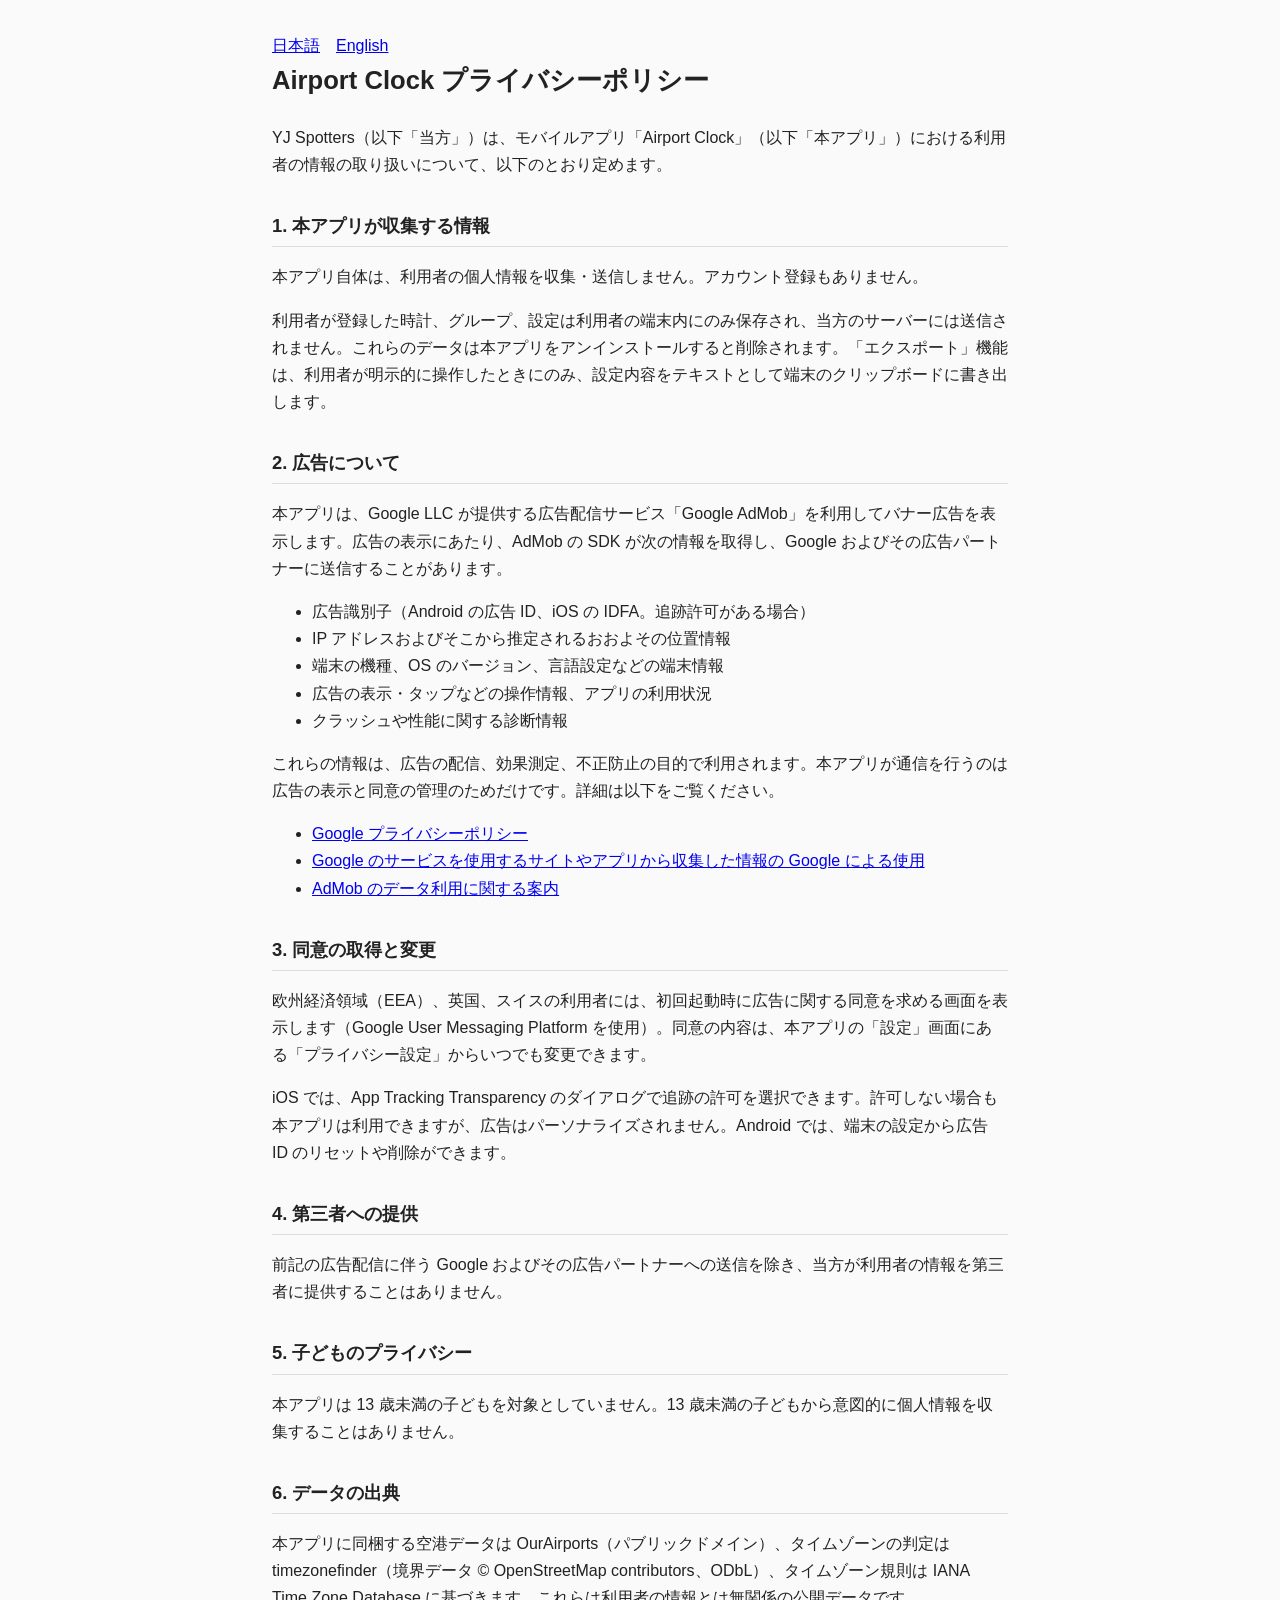
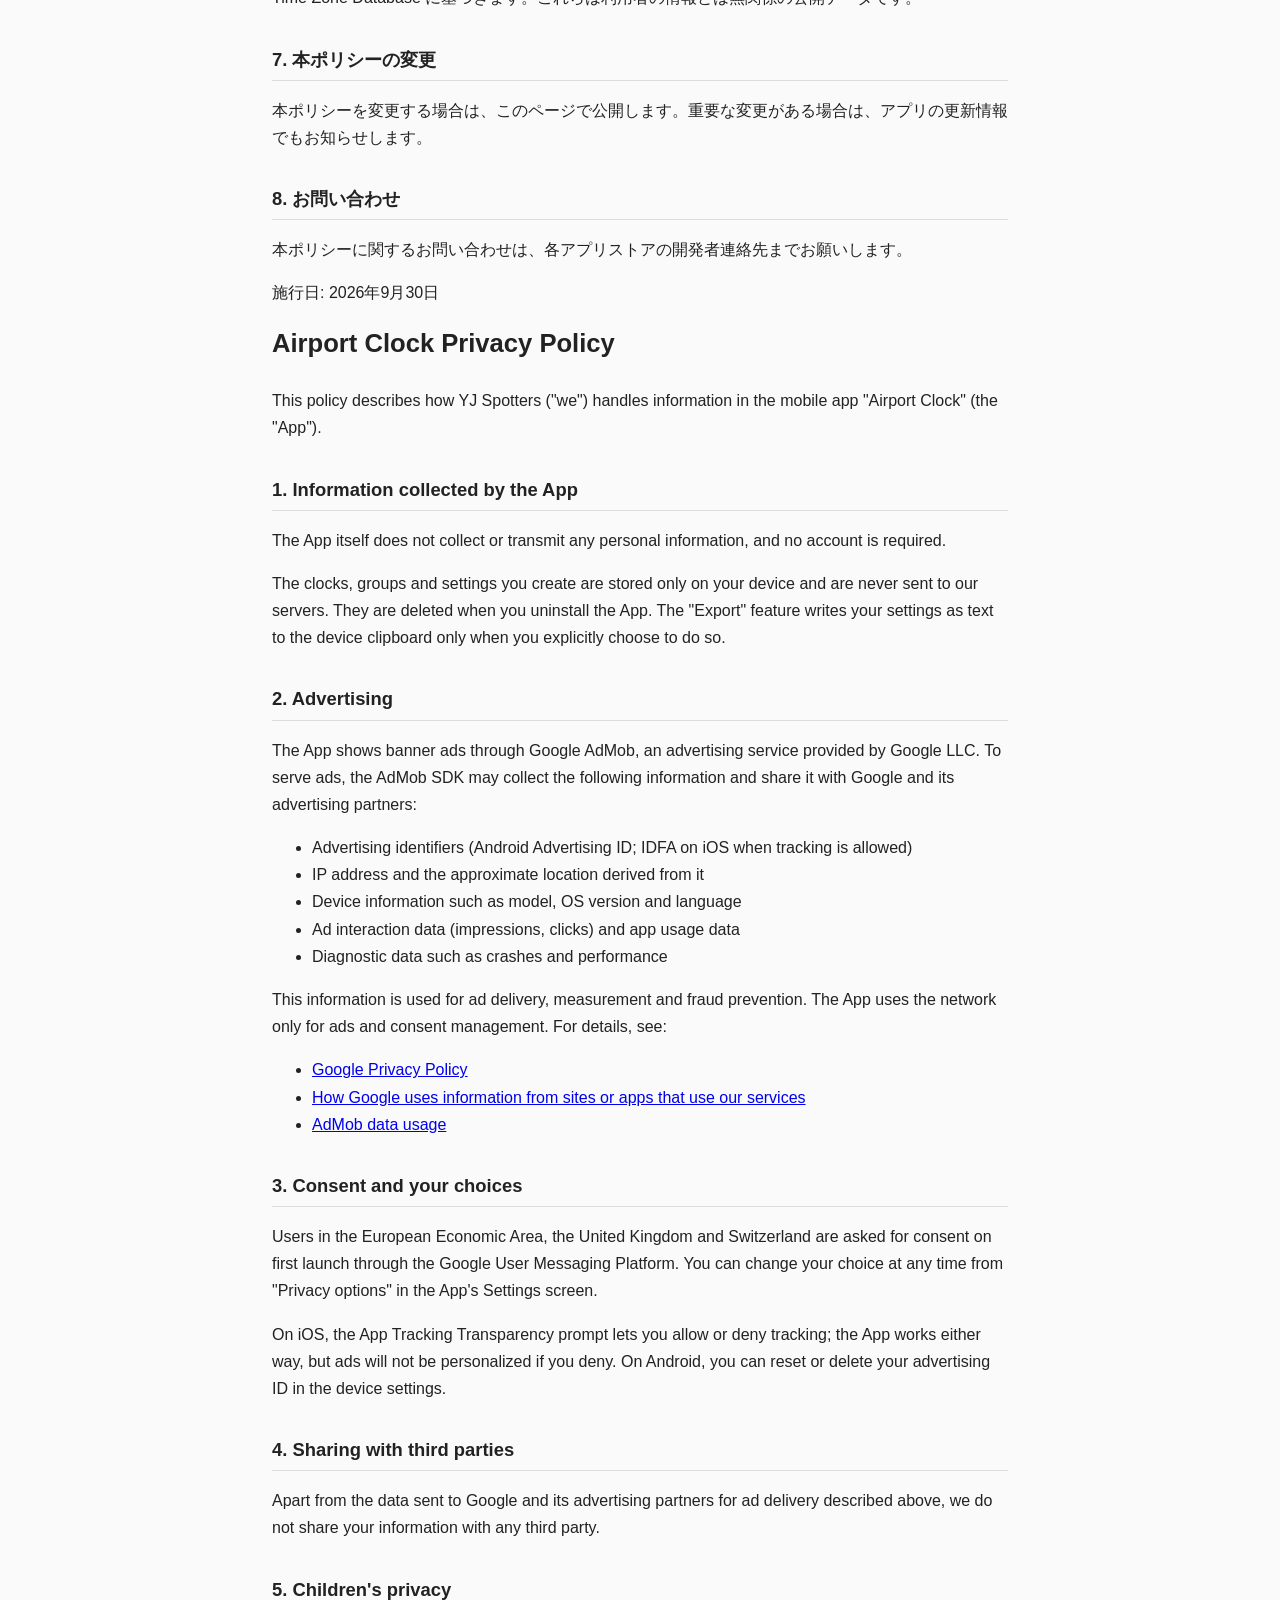
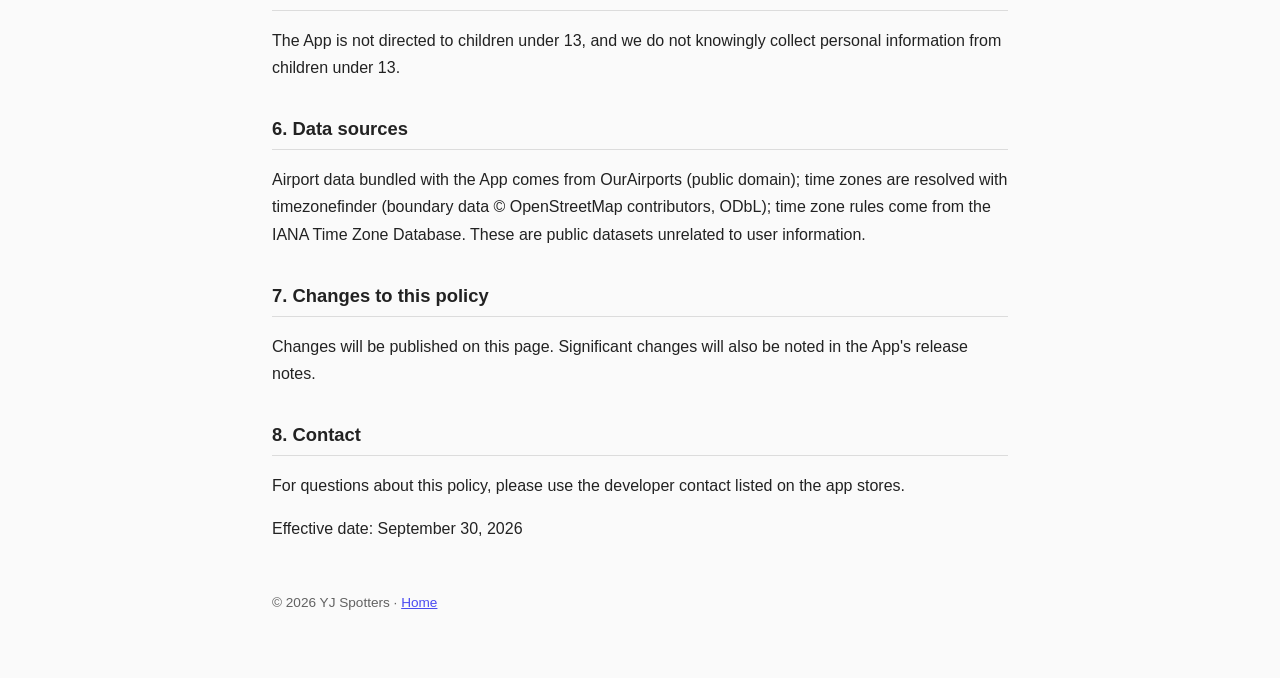
==== airport-clock/privacy/index.html @ 3d8aaf83 "YJ Spotters site: Airport Clock privacy policy and app-ads.txt Co-Authored-By: Claude Fable 5.1 <nor" ====
<!DOCTYPE html>
<html lang="ja">
<head>
<meta charset="utf-8">
<meta name="viewport" content="width=device-width, initial-scale=1">
<title>Airport Clock プライバシーポリシー / Privacy Policy</title>
<link rel="stylesheet" href="../../style.css">
</head>
<body>
<nav><a href="#ja">日本語</a><a href="#en">English</a></nav>

<section id="ja">
<h1>Airport Clock プライバシーポリシー</h1>
<p>YJ Spotters（以下「当方」）は、モバイルアプリ「Airport Clock」（以下「本アプリ」）における利用者の情報の取り扱いについて、以下のとおり定めます。</p>

<h2>1. 本アプリが収集する情報</h2>
<p>本アプリ自体は、利用者の個人情報を収集・送信しません。アカウント登録もありません。</p>
<p>利用者が登録した時計、グループ、設定は利用者の端末内にのみ保存され、当方のサーバーには送信されません。これらのデータは本アプリをアンインストールすると削除されます。「エクスポート」機能は、利用者が明示的に操作したときにのみ、設定内容をテキストとして端末のクリップボードに書き出します。</p>

<h2>2. 広告について</h2>
<p>本アプリは、Google LLC が提供する広告配信サービス「Google AdMob」を利用してバナー広告を表示します。広告の表示にあたり、AdMob の SDK が次の情報を取得し、Google およびその広告パートナーに送信することがあります。</p>
<ul>
  <li>広告識別子（Android の広告 ID、iOS の IDFA。追跡許可がある場合）</li>
  <li>IP アドレスおよびそこから推定されるおおよその位置情報</li>
  <li>端末の機種、OS のバージョン、言語設定などの端末情報</li>
  <li>広告の表示・タップなどの操作情報、アプリの利用状況</li>
  <li>クラッシュや性能に関する診断情報</li>
</ul>
<p>これらの情報は、広告の配信、効果測定、不正防止の目的で利用されます。本アプリが通信を行うのは広告の表示と同意の管理のためだけです。詳細は以下をご覧ください。</p>
<ul>
  <li><a href="https://policies.google.com/privacy">Google プライバシーポリシー</a></li>
  <li><a href="https://policies.google.com/technologies/partner-sites">Google のサービスを使用するサイトやアプリから収集した情報の Google による使用</a></li>
  <li><a href="https://support.google.com/admob/answer/6128543">AdMob のデータ利用に関する案内</a></li>
</ul>

<h2>3. 同意の取得と変更</h2>
<p>欧州経済領域（EEA）、英国、スイスの利用者には、初回起動時に広告に関する同意を求める画面を表示します（Google User Messaging Platform を使用）。同意の内容は、本アプリの「設定」画面にある「プライバシー設定」からいつでも変更できます。</p>
<p>iOS では、App Tracking Transparency のダイアログで追跡の許可を選択できます。許可しない場合も本アプリは利用できますが、広告はパーソナライズされません。Android では、端末の設定から広告 ID のリセットや削除ができます。</p>

<h2>4. 第三者への提供</h2>
<p>前記の広告配信に伴う Google およびその広告パートナーへの送信を除き、当方が利用者の情報を第三者に提供することはありません。</p>

<h2>5. 子どものプライバシー</h2>
<p>本アプリは 13 歳未満の子どもを対象としていません。13 歳未満の子どもから意図的に個人情報を収集することはありません。</p>

<h2>6. データの出典</h2>
<p>本アプリに同梱する空港データは OurAirports（パブリックドメイン）、タイムゾーンの判定は timezonefinder（境界データ © OpenStreetMap contributors、ODbL）、タイムゾーン規則は IANA Time Zone Database に基づきます。これらは利用者の情報とは無関係の公開データです。</p>

<h2>7. 本ポリシーの変更</h2>
<p>本ポリシーを変更する場合は、このページで公開します。重要な変更がある場合は、アプリの更新情報でもお知らせします。</p>

<h2>8. お問い合わせ</h2>
<p>本ポリシーに関するお問い合わせは、各アプリストアの開発者連絡先までお願いします。</p>

<p>施行日: 2026年9月30日</p>
</section>

<section id="en">
<h1>Airport Clock Privacy Policy</h1>
<p>This policy describes how YJ Spotters ("we") handles information in the mobile app "Airport Clock" (the "App").</p>

<h2>1. Information collected by the App</h2>
<p>The App itself does not collect or transmit any personal information, and no account is required.</p>
<p>The clocks, groups and settings you create are stored only on your device and are never sent to our servers. They are deleted when you uninstall the App. The "Export" feature writes your settings as text to the device clipboard only when you explicitly choose to do so.</p>

<h2>2. Advertising</h2>
<p>The App shows banner ads through Google AdMob, an advertising service provided by Google LLC. To serve ads, the AdMob SDK may collect the following information and share it with Google and its advertising partners:</p>
<ul>
  <li>Advertising identifiers (Android Advertising ID; IDFA on iOS when tracking is allowed)</li>
  <li>IP address and the approximate location derived from it</li>
  <li>Device information such as model, OS version and language</li>
  <li>Ad interaction data (impressions, clicks) and app usage data</li>
  <li>Diagnostic data such as crashes and performance</li>
</ul>
<p>This information is used for ad delivery, measurement and fraud prevention. The App uses the network only for ads and consent management. For details, see:</p>
<ul>
  <li><a href="https://policies.google.com/privacy">Google Privacy Policy</a></li>
  <li><a href="https://policies.google.com/technologies/partner-sites">How Google uses information from sites or apps that use our services</a></li>
  <li><a href="https://support.google.com/admob/answer/6128543">AdMob data usage</a></li>
</ul>

<h2>3. Consent and your choices</h2>
<p>Users in the European Economic Area, the United Kingdom and Switzerland are asked for consent on first launch through the Google User Messaging Platform. You can change your choice at any time from "Privacy options" in the App's Settings screen.</p>
<p>On iOS, the App Tracking Transparency prompt lets you allow or deny tracking; the App works either way, but ads will not be personalized if you deny. On Android, you can reset or delete your advertising ID in the device settings.</p>

<h2>4. Sharing with third parties</h2>
<p>Apart from the data sent to Google and its advertising partners for ad delivery described above, we do not share your information with any third party.</p>

<h2>5. Children's privacy</h2>
<p>The App is not directed to children under 13, and we do not knowingly collect personal information from children under 13.</p>

<h2>6. Data sources</h2>
<p>Airport data bundled with the App comes from OurAirports (public domain); time zones are resolved with timezonefinder (boundary data © OpenStreetMap contributors, ODbL); time zone rules come from the IANA Time Zone Database. These are public datasets unrelated to user information.</p>

<h2>7. Changes to this policy</h2>
<p>Changes will be published on this page. Significant changes will also be noted in the App's release notes.</p>

<h2>8. Contact</h2>
<p>For questions about this policy, please use the developer contact listed on the app stores.</p>

<p>Effective date: September 30, 2026</p>
</section>

<footer>© 2026 YJ Spotters · <a href="../../">Home</a></footer>
</body>
</html>
---- style.css ----
:root { color-scheme: light dark; }
body { margin: 0; padding: 2rem 1rem 4rem; font-family: -apple-system, "Hiragino Sans", "Yu Gothic", "Segoe UI", sans-serif; line-height: 1.7; max-width: 46rem; margin-inline: auto; color: #222; background: #fafafa; }
@media (prefers-color-scheme: dark) { body { color: #e6e6e6; background: #151719; } a { color: #8ab4f8; } }
h1 { font-size: 1.6rem; margin-top: 0; } h2 { font-size: 1.15rem; margin-top: 2rem; border-bottom: 1px solid #8884; padding-bottom: .3rem; }
nav a { margin-right: 1rem; } footer { margin-top: 3rem; font-size: .85rem; opacity: .7; } table { border-collapse: collapse; } td, th { border: 1px solid #8884; padding: .4rem .6rem; text-align: left; vertical-align: top; }
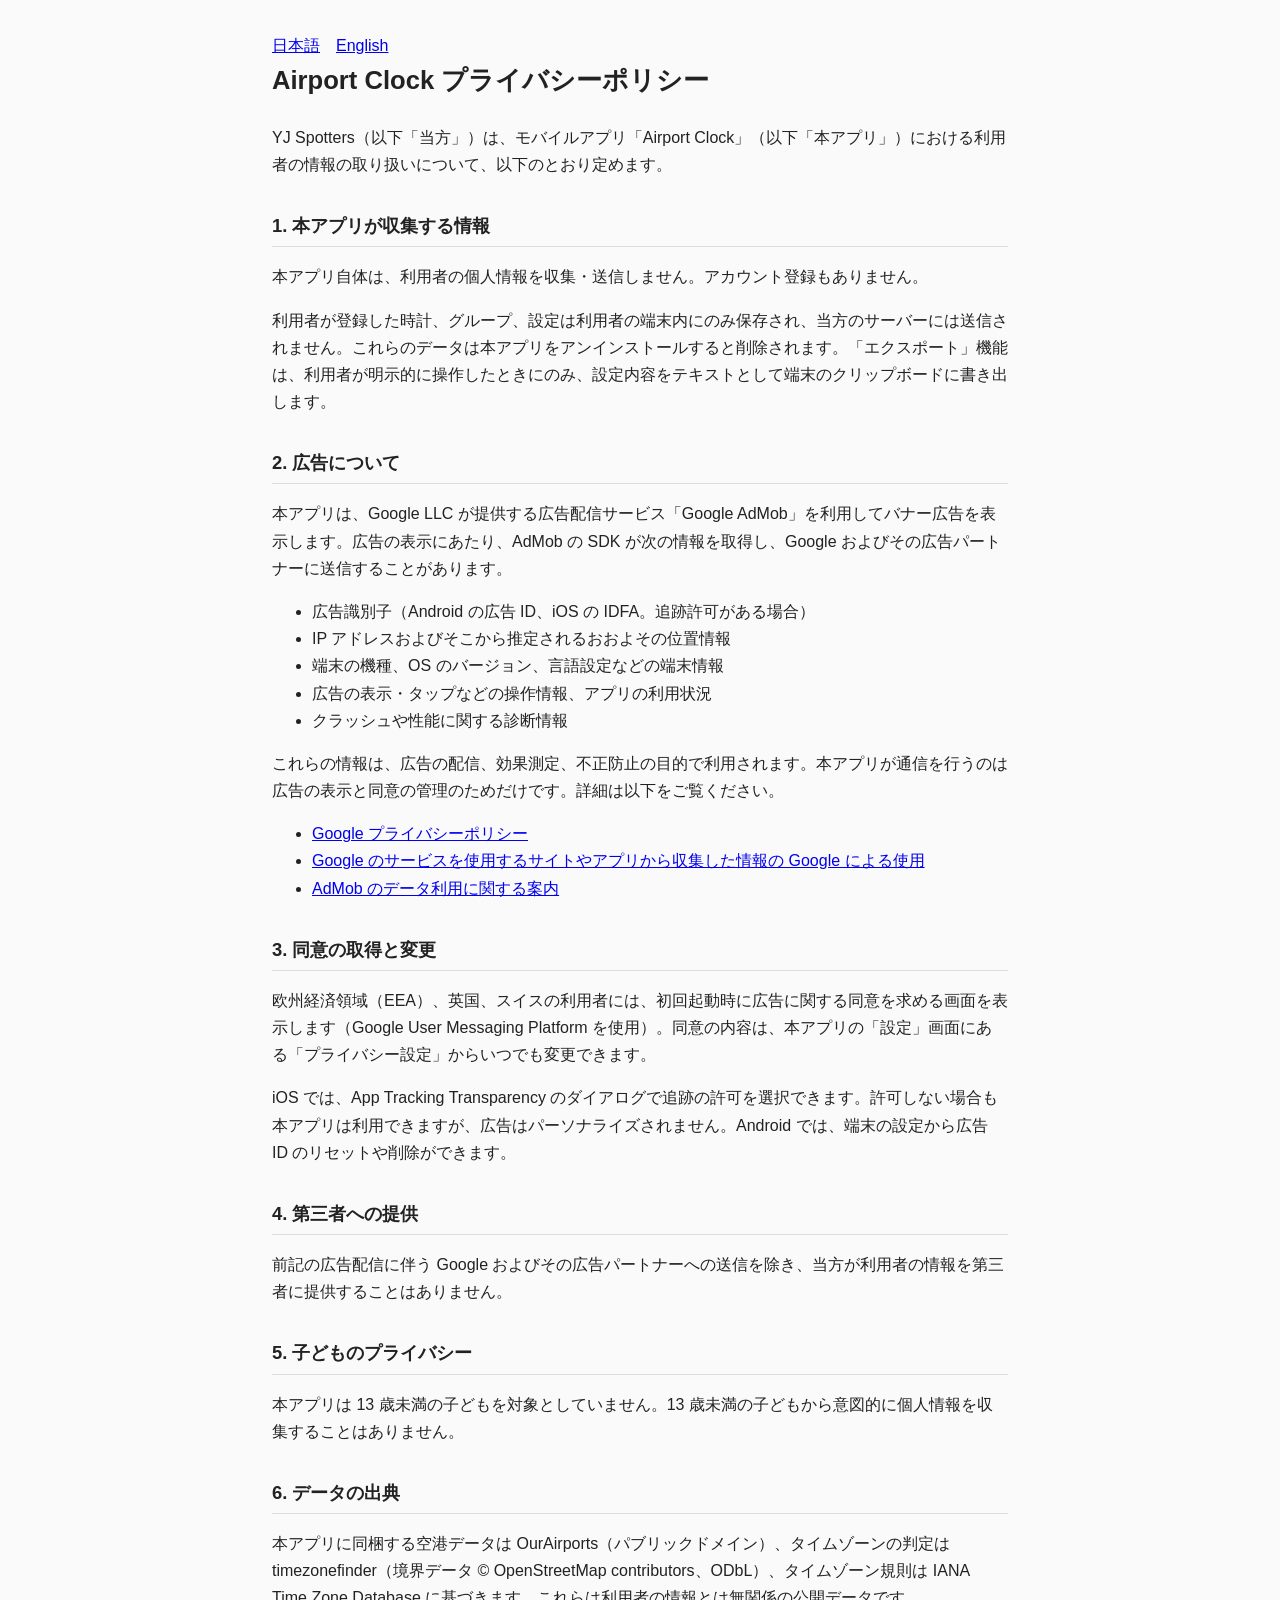
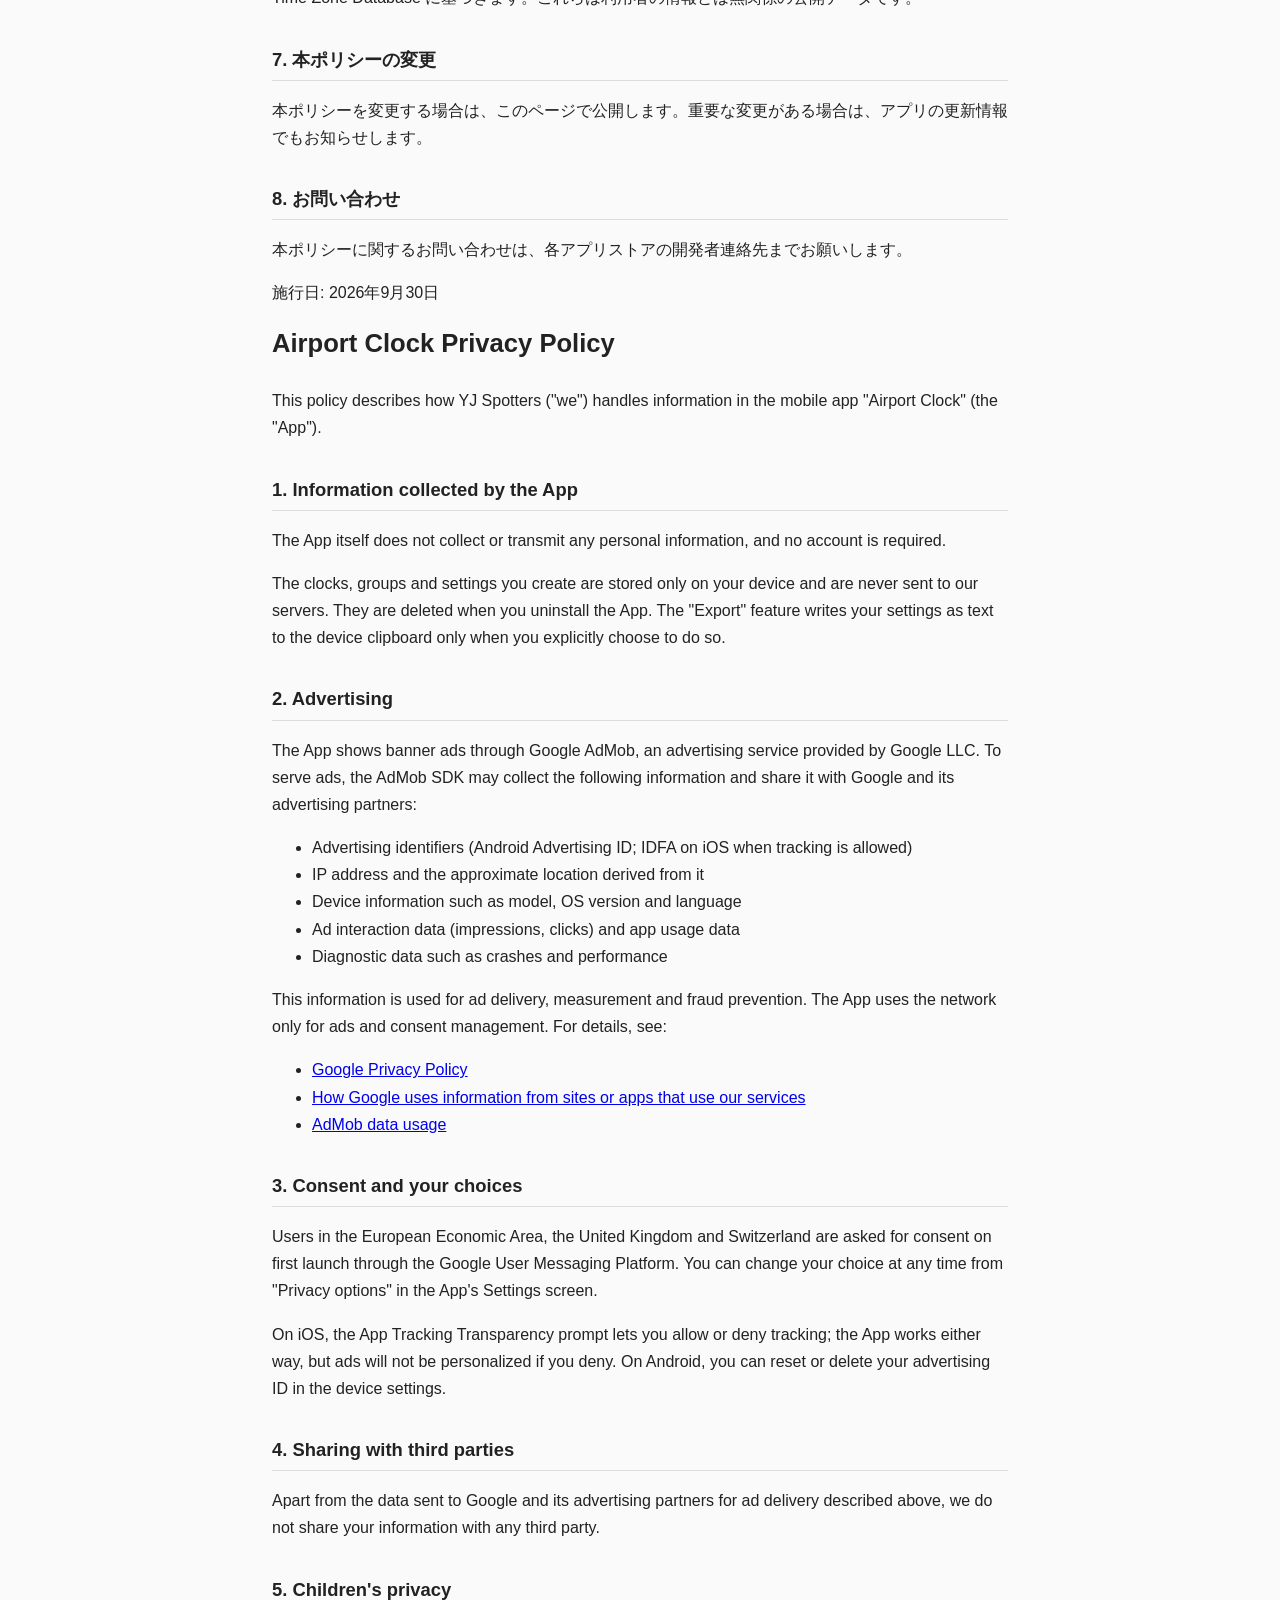
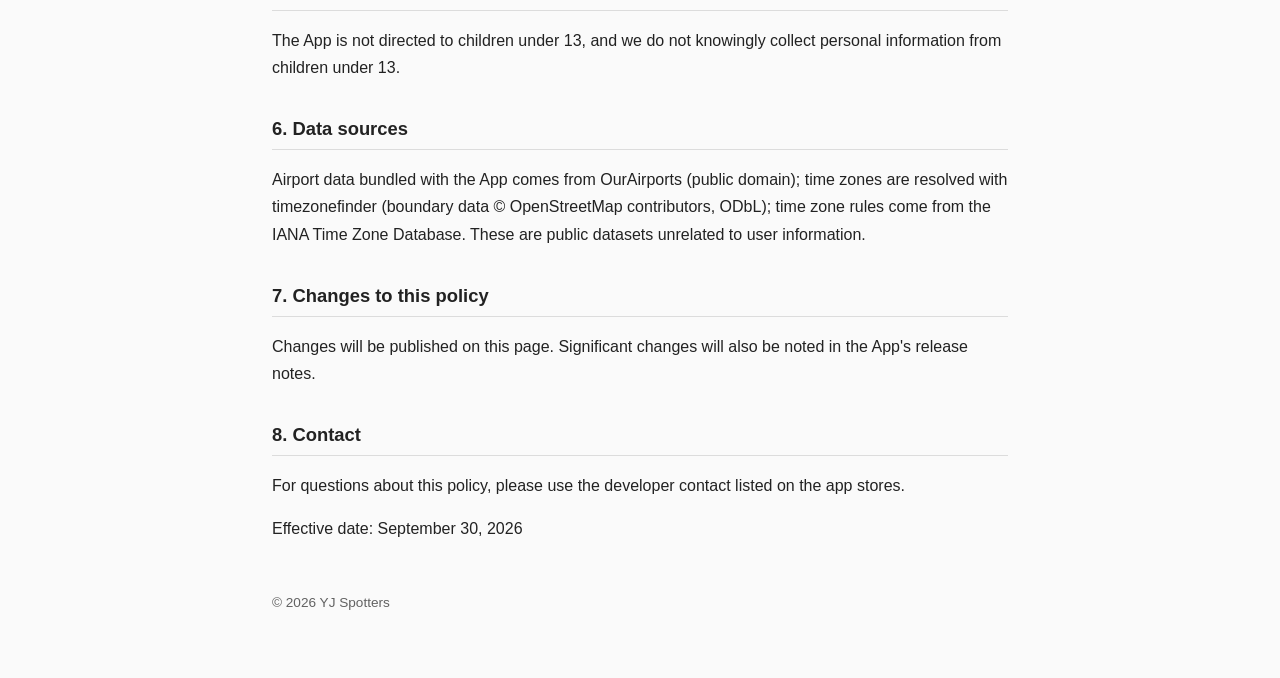
==== commit 7cc98efe: "Remove landing page; keep privacy policy and app-ads.txt only" ====
--- a/airport-clock/privacy/index.html
+++ b/airport-clock/privacy/index.html
@@ -101,6 +101,6 @@
 <p>Effective date: September 30, 2026</p>
 </section>
 
-<footer>© 2026 YJ Spotters · <a href="../../">Home</a></footer>
+<footer>© 2026 YJ Spotters</footer>
 </body>
 </html>
